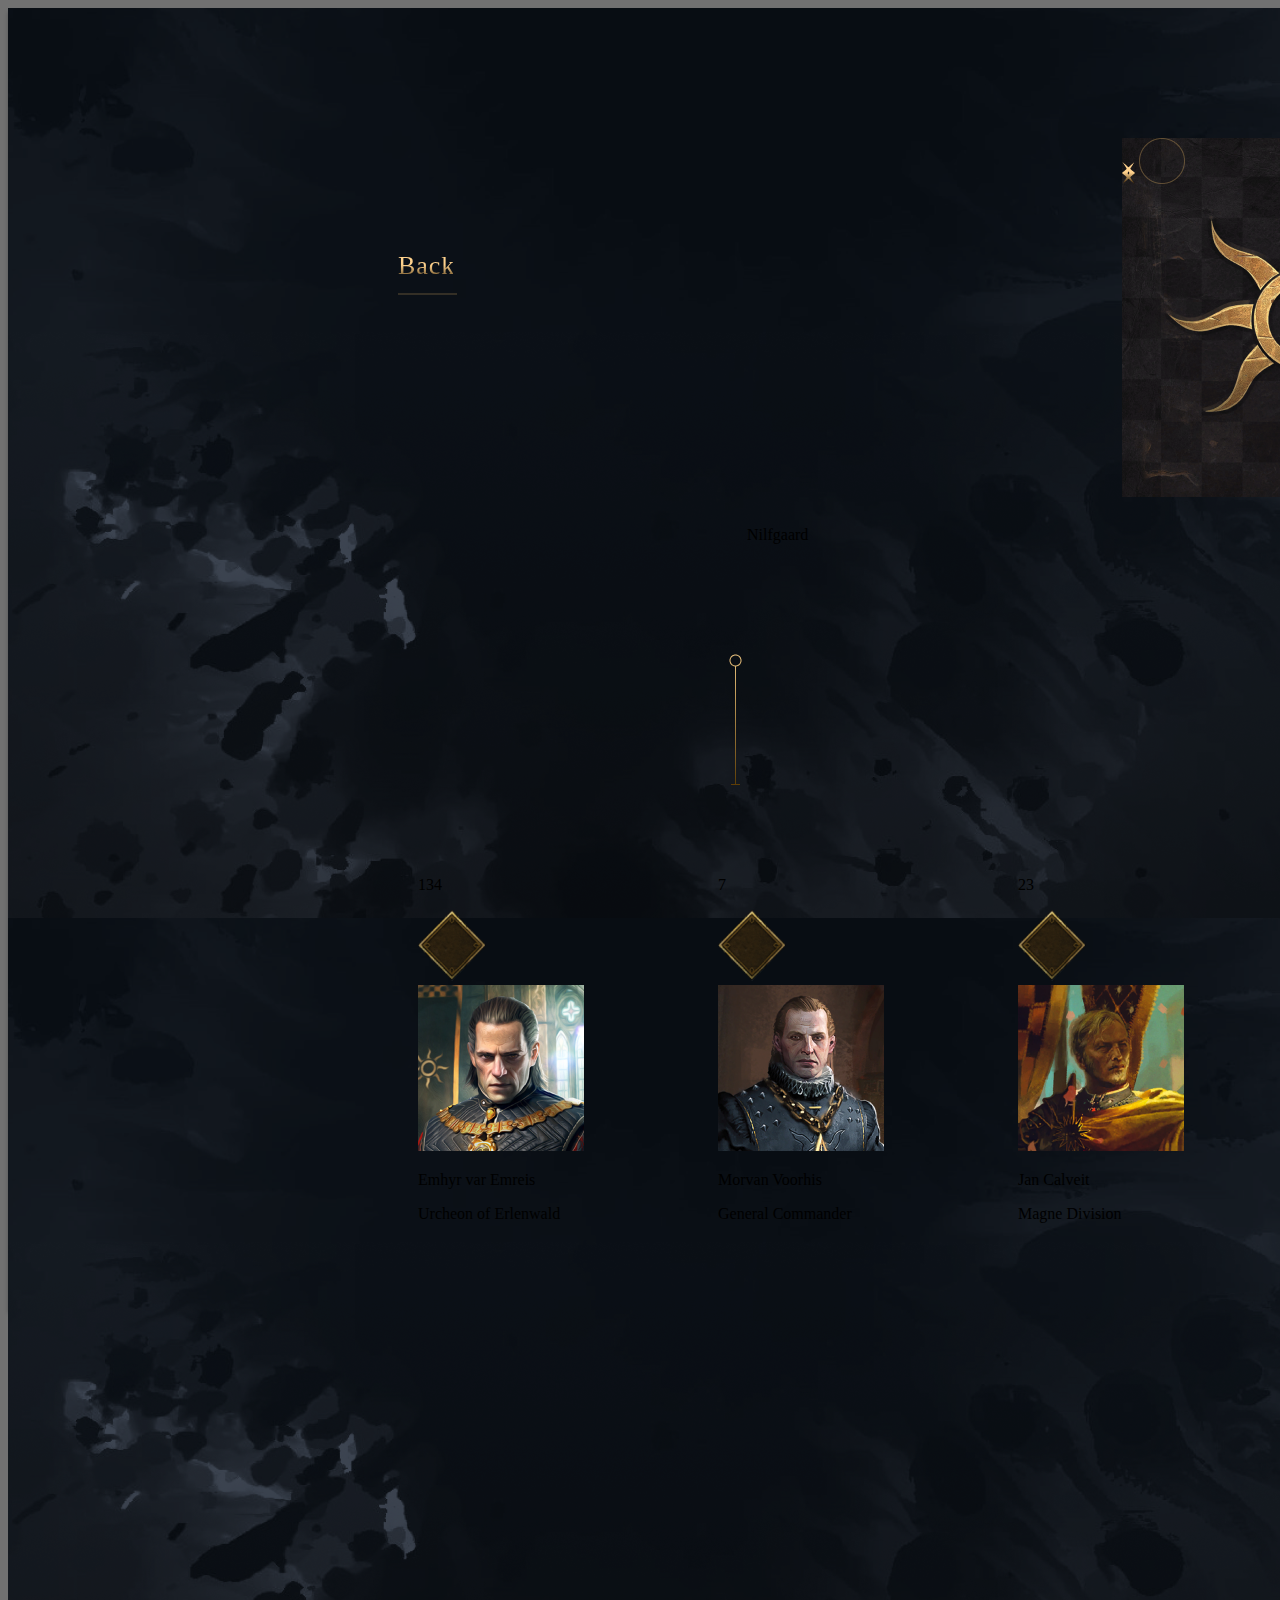
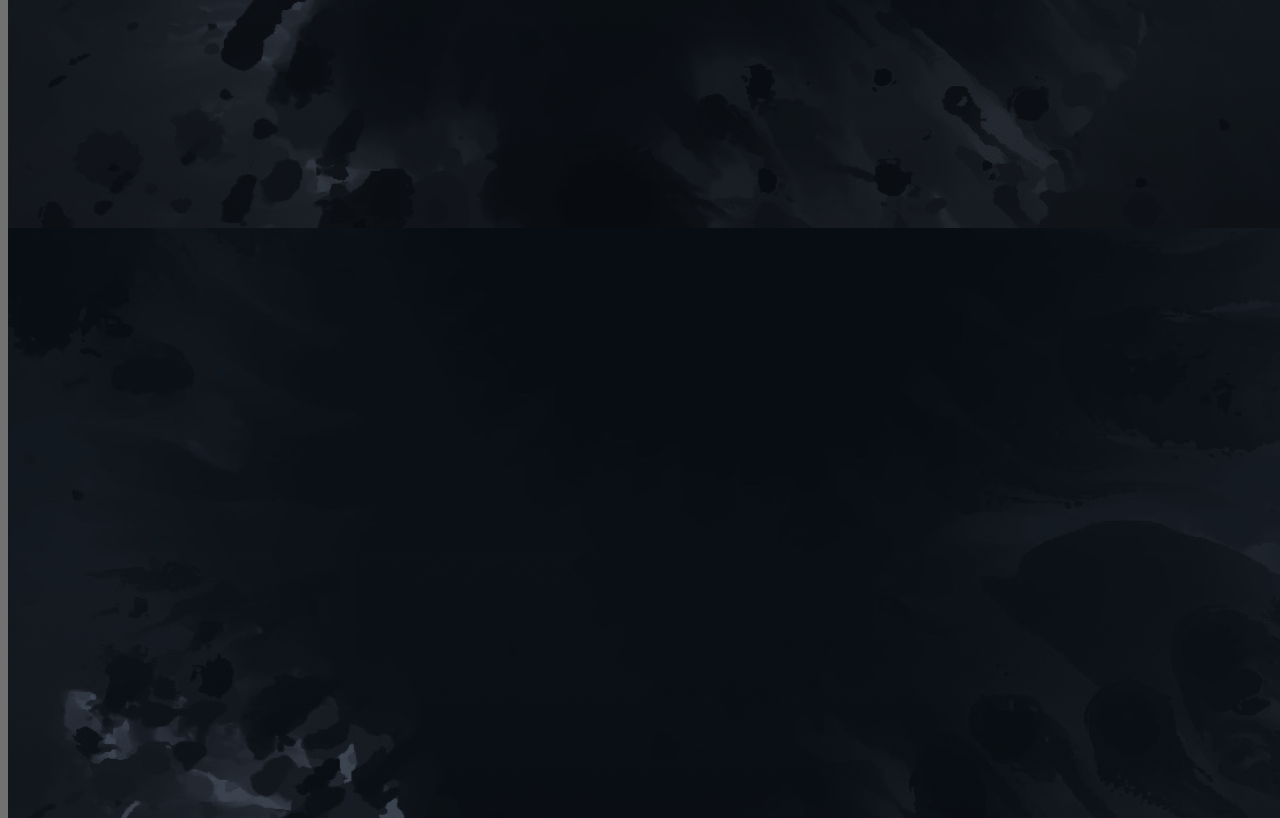
==== html templates/countrypage.html @ b91fff47 "started country_page template" ====
<!DOCTYPE html>
    <head>
        <link rel="stylesheet" href="./css/country_page.css">
    </head>
    <body>
        <div class = "bg">
            <div class = "Group_103">
                <div class = "Group_49">
                    <hr>
                    <div class="back">Back</div>
                </div>
                <div class = "Group_93">
                    <div class = "person_card_1">
                        <div class = "icon_number_1">
                            <p>7</p>
                            <img src = "./img/image 12.png">
                        </div>
                        <div class = "avatar_1-0">
                            <img src="img/Morvan.png" alt="">
                        </div>
                        <div class ="Frame_1">
                            <p class = "name">Morvan Voorhis</p>
                            <p class = "title">General Commander</p>
                        </div>
                    </div>
                    <div class = "person_card_2">
                        <div class = "icon_number_2">
                            <p>134</p>
                            <img src = "./img/image 12.png">
                        </div>
                        <div class = "avatar_1-0">
                            <img src="img/emhyr.png" alt="">
                        </div>
                        <div class ="Frame_2">
                            <p class = "name">Emhyr var Emreis</p>
                            <p class = "title">Urcheon of Erlenwald</p>
                        </div>
                    </div>
                    <div class = "person_card_3">
                        <div class = "icon_number_3">
                            <p>23</p>
                            <img src = "./img/image 12.png">
                        </div>
                        <div class = "avatar_1-0">
                            <img src="img/Jan.png" alt="">
                        </div>
                        <div class ="Frame_3">
                            <p class = "name">Jan Calveit</p>
                            <p class = "title">Magne Division</p>
                        </div>
                    </div>
                </div>
                <div class = "Element" ><img src = "./img/icon_01.png"></div>
                <div class = "Group_37"><p>Nilfgaard</p></div>
                <div class = "image_10"><div></div>
                <div class = "Group_36">
                    <div class = "avatar_2"><img src= "img/Nilf_Big.png"></div>
                    <div class = "element_right">
                        <img src ="img/right.png">
                        <img src = "img/Ellipse.png">
                    </div>
                    <div class = "element_left">
                        <img src ="img/left.png">
                        <img src = "img/Ellipse.png">
                    </div>
                </div>

            </div>
        </div>
        
    </body>
</html>
---- html templates/css/country_page.css ----
body{
    position: relative;
    width: 1440px;
    height: 1301px;
    
    /* Black */
    
    background: #717171;
    box-shadow: 0px 4px 4px rgba(0, 0, 0, 0.25);}

.bg{
    position: absolute;
    width: 1440px;
    height: 2410px;
    left: calc(50% - 1440px/2);
    top: 0px;
    background-image: url("../img/bg.png");
}

.Group_103{
    position: absolute;
    width: 1191px;
    height: 1074px;
    left: 130px;
    top: 65px;
}

.Group_49{
    position: absolute;
    width: 53px;
    height: 36px;
    left: 130px;
    top: 88px;
}

.Group_49 hr {
    position: absolute;
    width: 57px;
    height: 0px;
    left: 130px;
    top: 124px;

    opacity: 0.2;
    /* Gold */

    border: 1px solid #DBAE64;
}

.back{
    position: absolute;
    width: 55px;
    height: 33px;
    left: 130px;
    top: 88px;

    /* Button text */

    font-family: Crimson Text;
    font-style: normal;
    font-weight: normal;
    font-size: 26px;
    line-height: 128.6%;
    /* or 33px */

    letter-spacing: 0.035em;

    /* Gradient text */

    background: linear-gradient(180deg, #FFD28D 47.92%, #352000 100%);
    -webkit-background-clip: text;
    -webkit-text-fill-color: transparent;
}

.Group_93 {
    position: absolute;
    width: 880px;
    height: 352px;
    left: 280px;
    top: 787px;

}

.person_card_1{
    position: absolute;
    width: 280px;
    height: 352px;
    left: calc(50% - 280px/2);

}

.person_card_2{
    position: absolute;
    width: 280px;
    height: 352px;
    left: calc(50% - 280px/2 - 300px);

}

.person_card_3{
    position: absolute;
    width: 280px;
    height: 352px;
    left: calc(50% - 280px/2 + 300px);

}

.Element{
    position: absolute;
    width: 11px;
    height: 130px;
    left: calc(50% - 11px/2 + 0.5px);
    top: 581px;
}

.Group_37{
    position: absolute;
    width: 223px;
    height: 78px;
    left: 609px;
    top: 437px;

}

.image_10{
    position: absolute;
    width: 88px;
    height: 79px;
    right: 119px;
    top: 65px;
}

.image_10 div{
    position: absolute;
    left: 0%;
    right: 0%;
    top: 0%;
    bottom: 0%;
    background: url("./img/logo.png");
}

.Group_36{
    position: absolute;
    width: 572px;
    height: 359px;
    left: 434px;
    top: 67px;
    
}
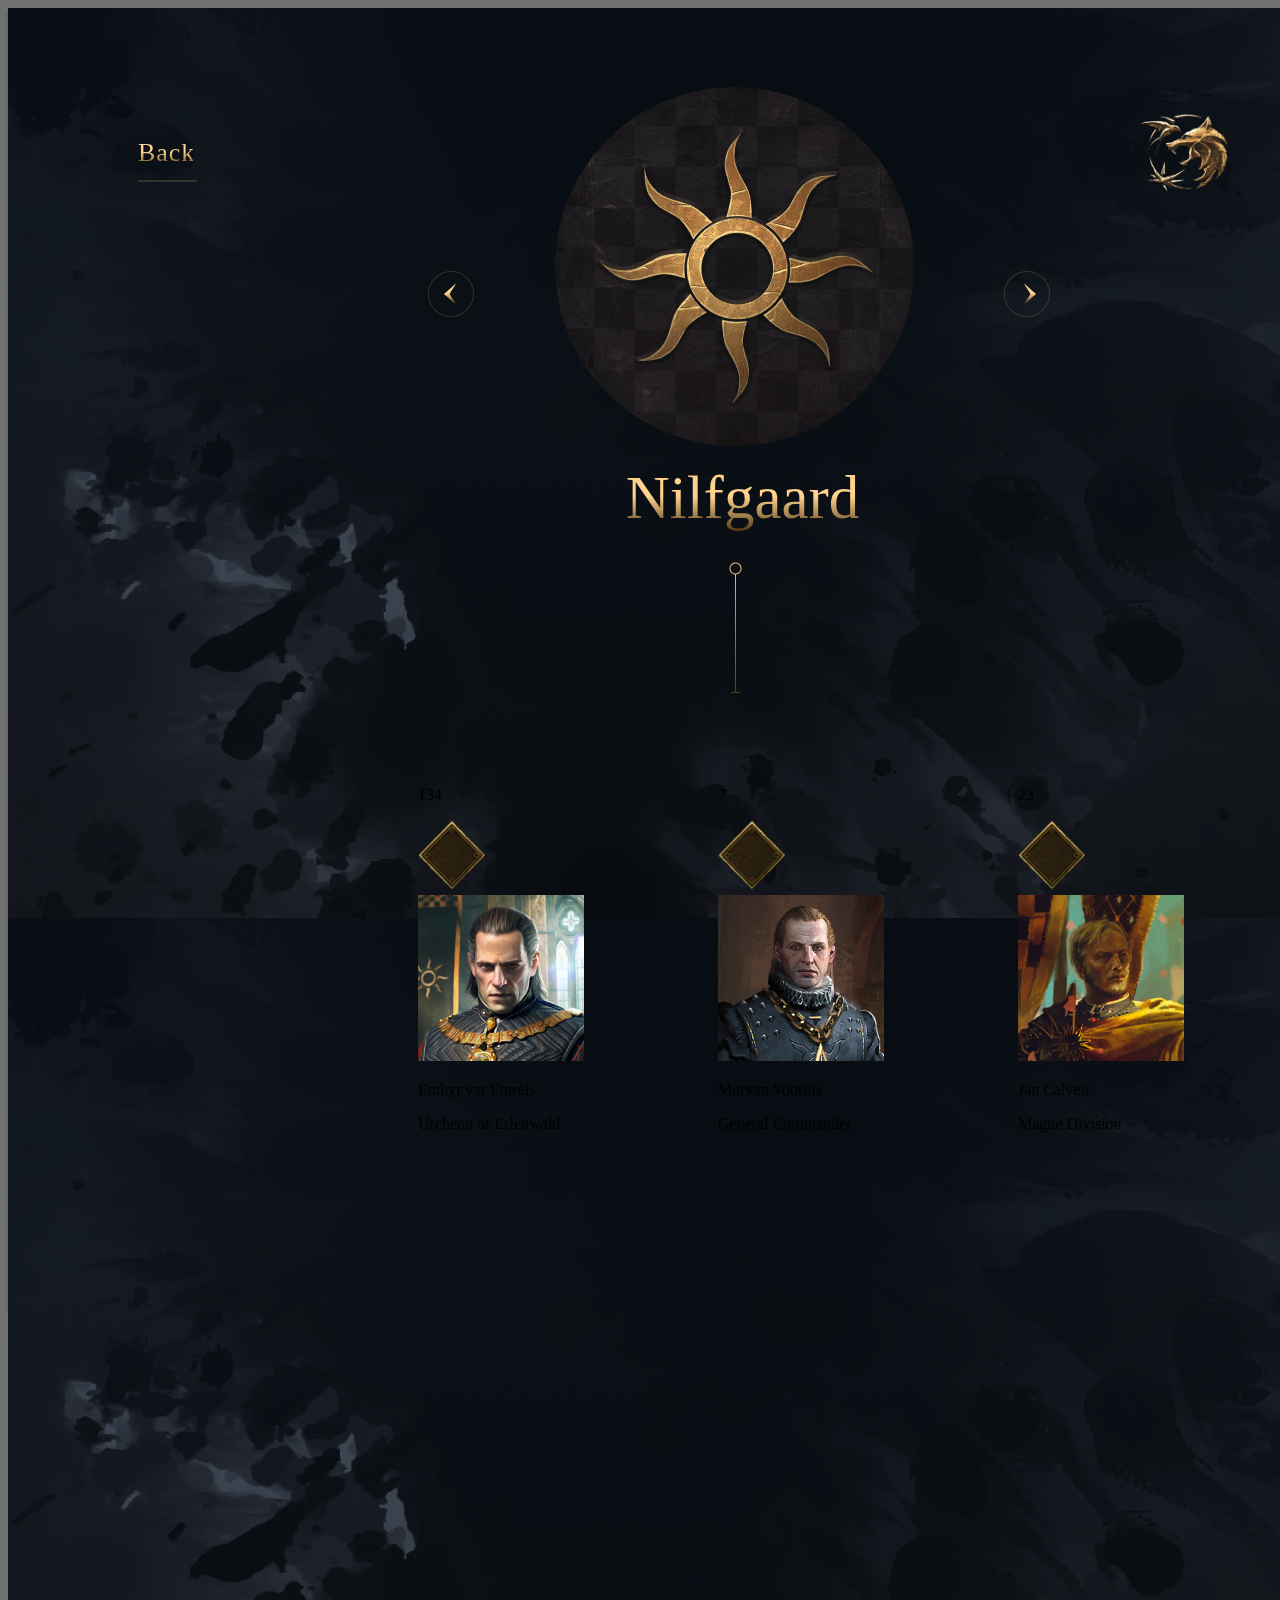
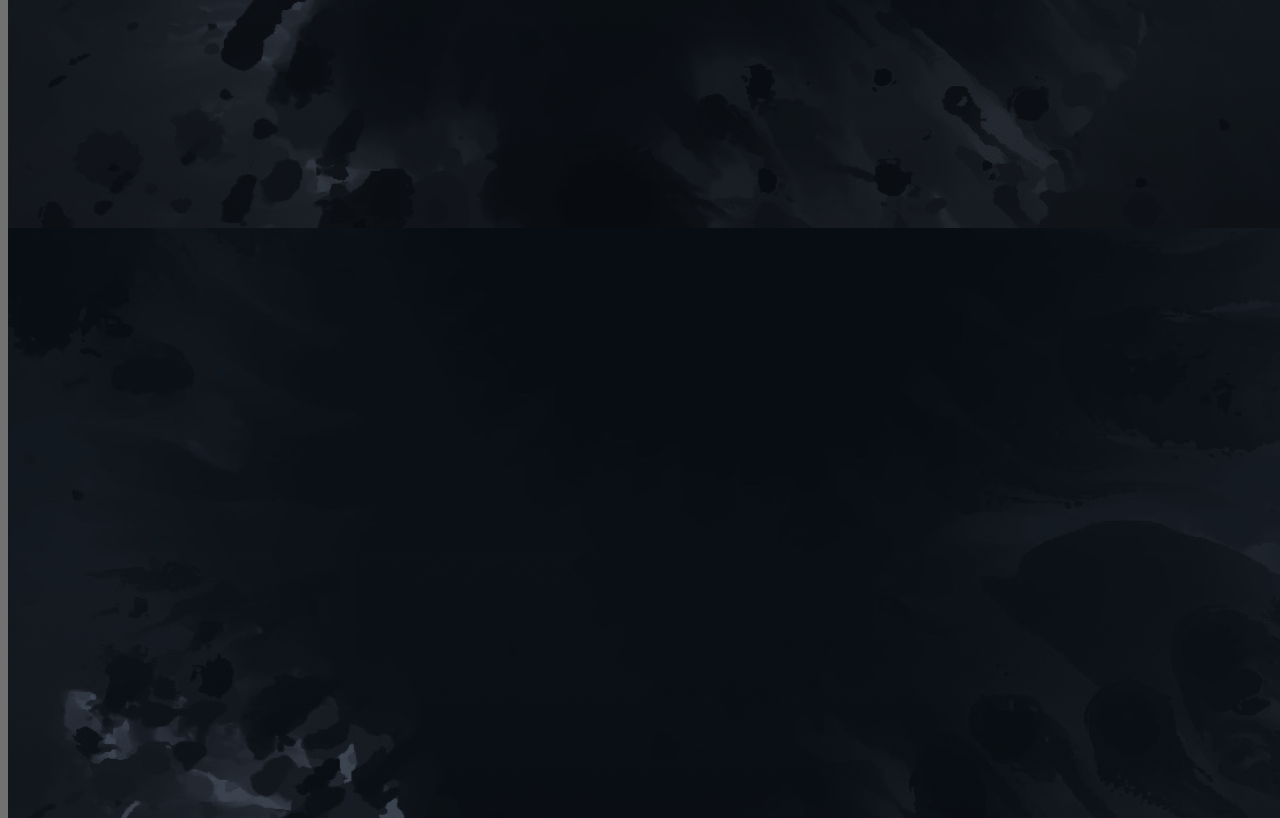
==== commit c3a8b630: "It's 1am and i'm tired" ====
--- a/html templates/countrypage.html
+++ b/html templates/countrypage.html
@@ -52,16 +52,16 @@
                 </div>
                 <div class = "Element" ><img src = "./img/icon_01.png"></div>
                 <div class = "Group_37"><p>Nilfgaard</p></div>
-                <div class = "image_10"><div></div>
+                <div class = "image_10"><img src = "./img/logo.png"></div>
                 <div class = "Group_36">
                     <div class = "avatar_2"><img src= "img/Nilf_Big.png"></div>
                     <div class = "element_right">
-                        <img src ="img/right.png">
-                        <img src = "img/Ellipse.png">
+                        <div class = "vector"><img src ="img/left.png"></div>
+                        <div class = "ell"><img src = "img/Ellipse.png"></div>
                     </div>
                     <div class = "element_left">
-                        <img src ="img/left.png">
-                        <img src = "img/Ellipse.png">
+                        <div class = "vector"><img src ="img/left.png"></div>
+                        <div class = "ell"><img src = "img/Ellipse.png"></div>
                     </div>
                 </div>
 
--- a/html templates/css/country_page.css
+++ b/html templates/css/country_page.css
@@ -21,23 +21,23 @@
     position: absolute;
     width: 1191px;
     height: 1074px;
+    top: 40px;
     left: 130px;
-    top: 65px;
 }
 
 .Group_49{
     position: absolute;
     width: 53px;
     height: 36px;
-    left: 130px;
-    top: 88px;
+    
+
 }
 
 .Group_49 hr {
     position: absolute;
     width: 57px;
     height: 0px;
-    left: 130px;
+    
     top: 124px;
 
     opacity: 0.2;
@@ -50,7 +50,7 @@
     position: absolute;
     width: 55px;
     height: 33px;
-    left: 130px;
+    
     top: 88px;
 
     /* Button text */
@@ -76,7 +76,7 @@
     width: 880px;
     height: 352px;
     left: 280px;
-    top: 787px;
+    top: 722px;
 
 }
 
@@ -109,40 +109,136 @@
     width: 11px;
     height: 130px;
     left: calc(50% - 11px/2 + 0.5px);
-    top: 581px;
+    top: 514px;
 }
 
 .Group_37{
     position: absolute;
     width: 223px;
     height: 78px;
-    left: 609px;
-    top: 437px;
-
+    left: 479px;
+    top: 350px;
+
+}
+
+.Group_37 p{
+    position: absolute;
+    width: 250px;
+    height: 78px;
+    left: calc(50% - 223px/2 + 0.5px);
+
+    /* Heading 1 */
+
+    font-family: Crimson Text;
+    font-style: normal;
+    font-weight: normal;
+    font-size: 61px;
+    line-height: 128.6%;
+    /* or 78px */
+
+    text-align: center;
+
+    /* Gradient text */
+
+    color: linear-gradient(180deg, #FFD28D 47.92%, #352000 100%);
+    background: linear-gradient(180deg, #FFD28D 47.92%, #352000 100%);
+    -webkit-background-clip: text;
+    -webkit-text-fill-color: transparent;
 }
 
 .image_10{
     position: absolute;
     width: 88px;
     height: 79px;
-    right: 119px;
+    right: 100px;
     top: 65px;
 }
 
-.image_10 div{
-    position: absolute;
+.image_10 img{
+    position: absolute;
+    width: 88px;
+    height: 79px;
     left: 0%;
     right: 0%;
     top: 0%;
     bottom: 0%;
-    background: url("./img/logo.png");
 }
 
 .Group_36{
     position: absolute;
     width: 572px;
     height: 359px;
-    left: 434px;
+    left: calc(50% - 451px/2 - 80px);
+
+}
+
+.Group_36 .avatar_2{
+    position: absolute;
+    width: 359px;
+    height: 359px;
+    left: calc(50% - 359px/2 + 0.5px);
     top: 67px;
-    
-}+
+    border-radius: 250px;
+}
+
+.avatar_2 img{
+    position: absolute;
+    left: 20px;
+    
+    top: -7.83%;
+    bottom: -10.24%;
+    border-radius: 250px;
+}
+
+.element_right{
+    position: absolute;
+    width: 46px;
+    height: 46px;
+    left: calc(50% - 46px/2 + 359px);
+    top: 223px;
+
+    transform: matrix(-1, 0, 0, 1, 0, 0);
+}
+
+.element_right .vector{
+    position: absolute;
+    left: 130%;
+
+    top: 26.09%;
+    bottom: 26.09%;
+}
+
+.element_right .ell{
+    position: absolute;
+    left: 100%;
+    right: -100%;
+    top: 0%;
+    bottom: 0%;
+}
+
+.element_left{
+    position: absolute;
+    width: 46px;
+    height: 46px;
+   
+    top: 223px;
+
+}
+
+.element_left .vector{
+    position: absolute;
+    left: 34.78%;
+    right: 38.04%;
+    top: 26.09%;
+    bottom: 26.09%;
+}
+
+.element_left .ell{
+    position: absolute;
+    left: 0%;
+    right: 0%;
+    top: 0%;
+    bottom: 0%;
+    
+}
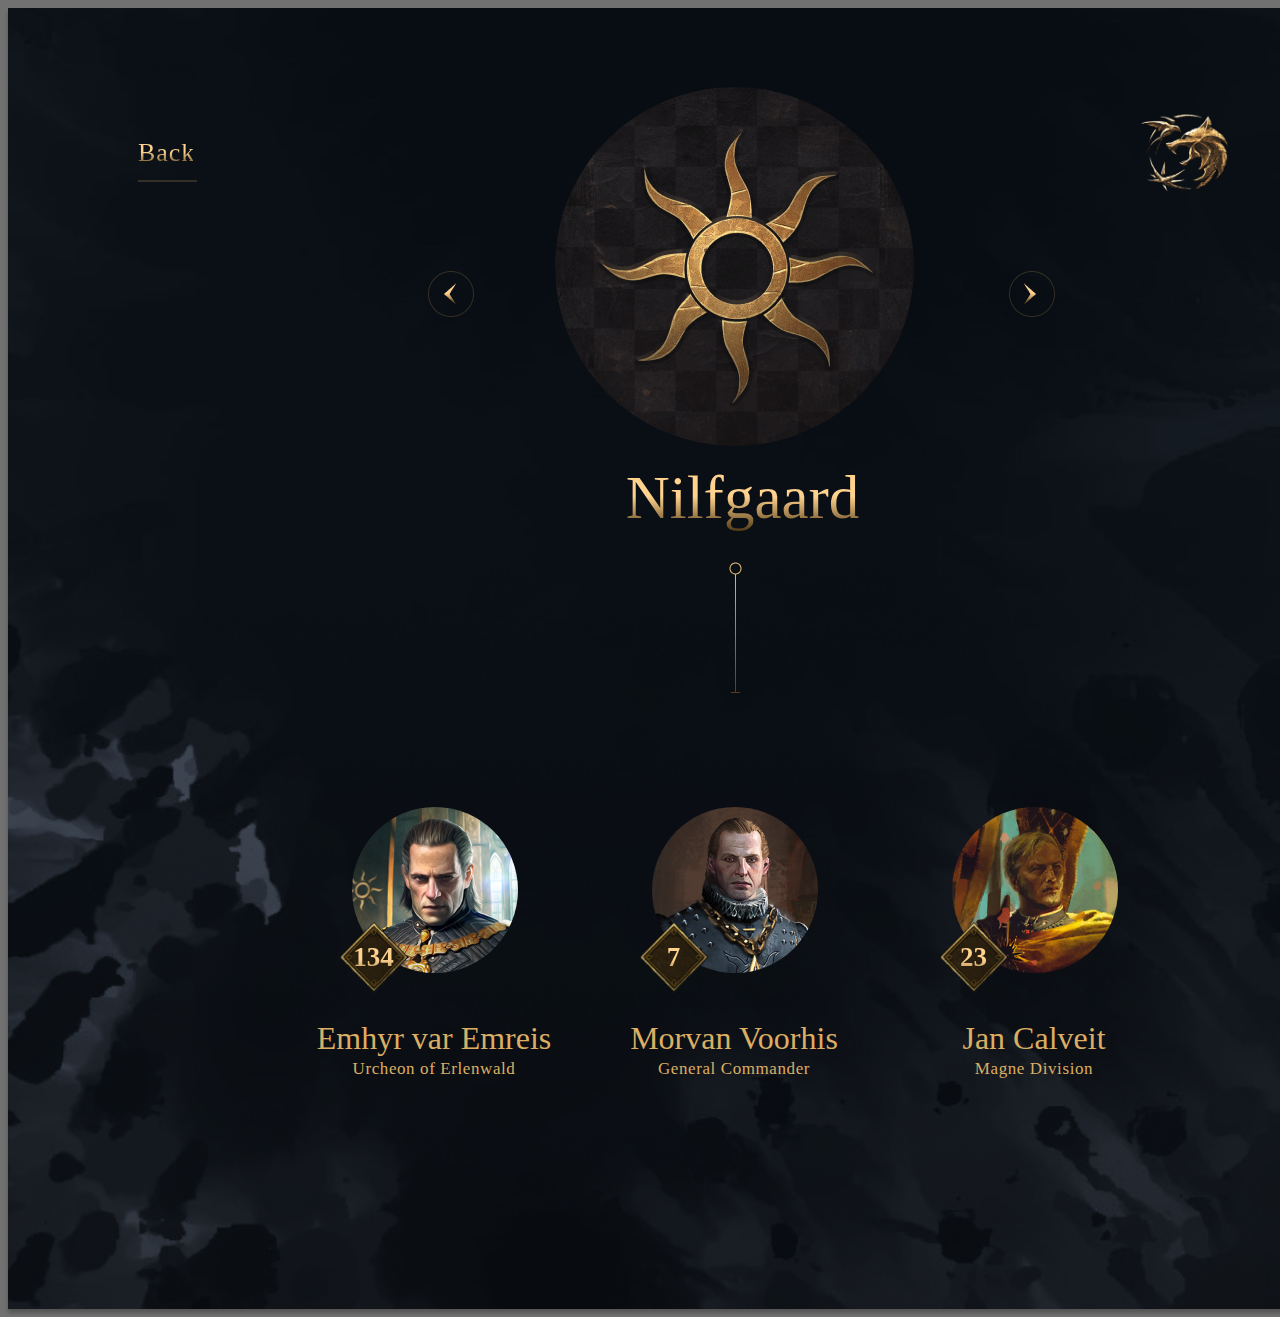
==== commit 89446608: "rough page discusting" ====
--- a/html templates/countrypage.html
+++ b/html templates/countrypage.html
@@ -11,42 +11,43 @@
                 </div>
                 <div class = "Group_93">
                     <div class = "person_card_1">
-                        <div class = "icon_number_1">
-                            <p>7</p>
-                            <img src = "./img/image 12.png">
-                        </div>
+                        
                         <div class = "avatar_1-0">
                             <img src="img/Morvan.png" alt="">
                         </div>
+                        <div class = "icon_number_1">
+                            <img src = "./img/image 12.png">
+                            <div class = "djopa">7</div>
+                        </div>
                         <div class ="Frame_1">
-                            <p class = "name">Morvan Voorhis</p>
-                            <p class = "title">General Commander</p>
+                            <div class = "name">Morvan Voorhis</div>
+                            <div class = "title">General Commander</div>
                         </div>
                     </div>
                     <div class = "person_card_2">
-                        <div class = "icon_number_2">
-                            <p>134</p>
-                            <img src = "./img/image 12.png">
-                        </div>
                         <div class = "avatar_1-0">
                             <img src="img/emhyr.png" alt="">
                         </div>
-                        <div class ="Frame_2">
-                            <p class = "name">Emhyr var Emreis</p>
-                            <p class = "title">Urcheon of Erlenwald</p>
+                        <div class = "icon_number_1">
+                            <img src = "./img/image 12.png">
+                            <div class = "djopa">134</div>
+                        </div>
+                        <div class ="Frame_1">
+                            <div class = "name">Emhyr var Emreis</div>
+                            <div class = "title">Urcheon of Erlenwald</div>
                         </div>
                     </div>
                     <div class = "person_card_3">
-                        <div class = "icon_number_3">
-                            <p>23</p>
-                            <img src = "./img/image 12.png">
-                        </div>
                         <div class = "avatar_1-0">
                             <img src="img/Jan.png" alt="">
                         </div>
-                        <div class ="Frame_3">
-                            <p class = "name">Jan Calveit</p>
-                            <p class = "title">Magne Division</p>
+                        <div class = "icon_number_1">
+                            <img src = "./img/image 12.png">
+                            <div class = "djopa">23</div>
+                        </div>
+                        <div class ="Frame_1">
+                            <div class = "name">Jan Calveit</div>
+                            <div class = "title">Magne Division</div>
                         </div>
                     </div>
                 </div>
--- a/html templates/css/country_page.css
+++ b/html templates/css/country_page.css
@@ -11,10 +11,14 @@
 .bg{
     position: absolute;
     width: 1440px;
-    height: 2410px;
+    height: 1301px;
     left: calc(50% - 1440px/2);
     top: 0px;
     background-image: url("../img/bg.png");
+    background-position: center;
+    background-repeat: no-repeat;
+    background-size: cover;
+
 }
 
 .Group_103{
@@ -75,7 +79,7 @@
     position: absolute;
     width: 880px;
     height: 352px;
-    left: 280px;
+    left: calc(50% - 880px/2);
     top: 722px;
 
 }
@@ -88,6 +92,155 @@
 
 }
 
+.icon_number_1{
+    position: absolute;
+    width: 68px;
+    height: 73px;
+    left: calc(50% - 68px/2 - 60px);
+    top: 152px;
+    text-align: center;
+}
+
+.djopa { 
+    position: absolute;
+    left: 0%;
+    right: 0%;
+    top: 10.96%;
+    bottom: 5.48%;
+    
+    /* Numbers */
+    display: inline-block;
+    font-family: Crimson Text;
+    font-style: normal;
+    font-weight: bold;
+    font-size: 27px;
+    line-height: 55px;
+ 
+    background: linear-gradient(180deg, #FFD28D 47.92%, #352000 100%);
+    -webkit-background-clip: text;
+    -webkit-text-fill-color: transparent;
+
+}
+
+.icon_number_1 img{
+    position: absolute;
+    left: 0%;
+    right: 0%;
+    top: 0%;
+    bottom: 2.74%;
+   
+}
+
+.person_card_1 .avatar_1-0{
+    position: absolute;
+    width: 166px;
+    height: 166px;
+    left: calc(50% - 166px/2 + 1px);
+    top: 37px;
+    
+    border-radius: 121px;
+}
+
+.person_card_1 .avatar_1-0 img{
+    
+    border-radius: 121px;
+}
+
+.person_card_2 .avatar_1-0{
+    position: absolute;
+    width: 166px;
+    height: 166px;
+    left: calc(50% - 166px/2 + 1px);
+    top: 37px;
+    
+    border-radius: 121px;
+}
+
+
+.person_card_3 .avatar_1-0{
+    position: absolute;
+    width: 166px;
+    height: 166px;
+    left: calc(50% - 166px/2 + 1px);
+    top: 37px;
+    
+    border-radius: 121px;
+}
+
+
+.person_card_2 .avatar_1-0 img{
+    
+    border-radius: 121px;
+}
+
+.person_card_3 .avatar_1-0 img{
+    
+    border-radius: 121px;
+}
+
+.Frame_1 {
+    display: flex;
+    flex-direction: column;
+    padding: 0px;
+    
+    position: absolute;
+    width: 223px;
+    height: 70px;
+    left: calc(50% - 223px/2 + 0.5px);
+    top: 251px;
+}
+
+.Frame_1 .title{
+
+    position: static;
+    height: 25px;
+    left: 16.37%;
+    right: 16.37%;
+    top: 45px;
+    
+    /* Paragraph */
+    
+    font-family: Crimson Text;
+    font-style: normal;
+    font-weight: normal;
+    font-size: 17px;
+    line-height: 148.6%;
+    /* or 25px */
+    
+    text-align: center;
+    letter-spacing: 0.035em;
+    
+    /* Gold */
+    
+    color: #DBAE64;
+    
+}
+
+.Frame_1 .name{
+    position: static;
+    height: 35px;
+    left: 0%;
+    right: 0%;
+    top: 0px;
+
+    /* Heading 3 */
+
+    font-family: Crimson Text;
+    font-style: normal;
+    font-weight: normal;
+    font-size: 32px;
+    line-height: 110%;
+    /* or 35px */
+
+    text-align: center;
+
+    /* Gradient text */
+
+     color: #DBAE64;
+
+}
+
+
 .person_card_2{
     position: absolute;
     width: 280px;
@@ -96,6 +249,17 @@
 
 }
 
+.person_card_2 .Frame_1{
+    display: flex;
+    flex-direction: column;
+    padding: 0px;
+
+    position: absolute;
+    width: 500px;
+    height: 70px;
+    left: calc(50% - 500px/2 + 0.5px);
+    top: 251px;
+}
 .person_card_3{
     position: absolute;
     width: 280px;
@@ -211,7 +375,7 @@
 
 .element_right .ell{
     position: absolute;
-    left: 100%;
+    left: 90%;
     right: -100%;
     top: 0%;
     bottom: 0%;
